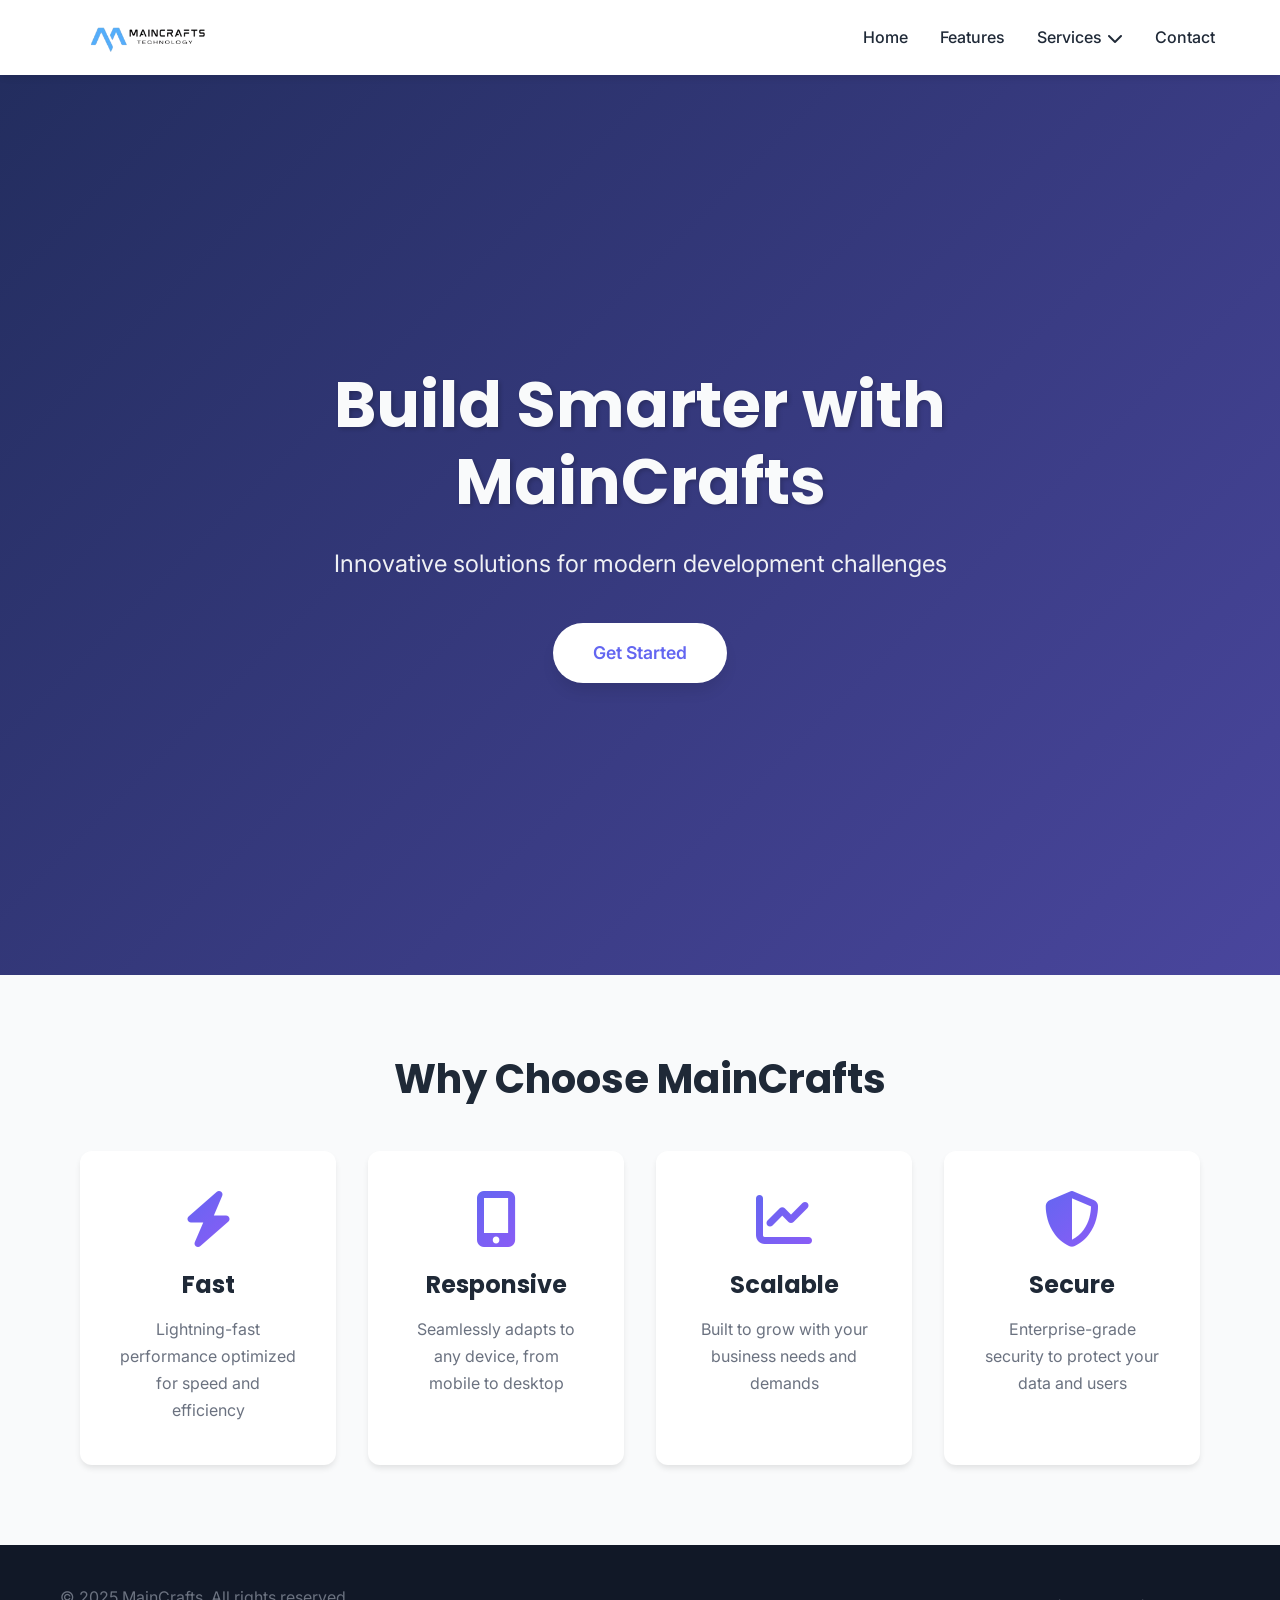
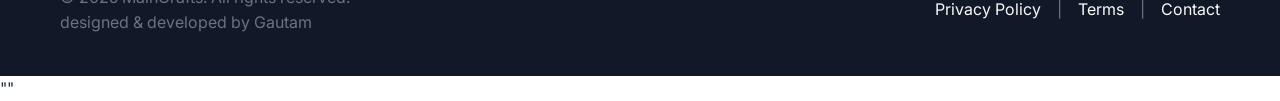
==== Maincraft task 1/index.html @ 73d74f58 "Add files via upload" ====
<!DOCTYPE html>
<html lang="en">
<head>
    <meta charset="UTF-8">
    <meta name="viewport" content="width=device-width, initial-scale=1.0">
    <meta name="description" content="MainCrafts - Build Smarter with innovative solutions for fast, responsive, and scalable development">
    <meta name="keywords" content="MainCrafts, web development, responsive design, scalable solutions">
    <title>MainCrafts - Build Smarter</title>
    <!-- Google Fonts -->
    <link rel="preconnect" href="https://fonts.googleapis.com">
    <link rel="preconnect" href="https://fonts.gstatic.com" crossorigin>
    <link href="https://fonts.googleapis.com/css2?family=Inter:wght@300;400;500;600;700&family=Poppins:wght@400;500;600;700;800&display=swap" rel="stylesheet">
    <!-- FontAwesome -->
    <link rel="stylesheet" href="https://cdnjs.cloudflare.com/ajax/libs/font-awesome/6.5.1/css/all.min.css" integrity="sha512-DTOQO9RWCH3ppGqcWaEA1BIZOC6xxalwEsw9c2QQeAIftl+Vegovlnee1c9QX4TctnWMn13TZye+giMm8e2LwA==" crossorigin="anonymous" referrerpolicy="no-referrer" />
    <!-- Stylesheet -->
    <link rel="stylesheet" href="css/styles.css">
</head>
<body>
    <!-- Header -->
    <header id="header">
        <nav class="navbar">
            <div class="nav-brand">
                <a href="#home"><img src="logo.png" alt="MainCrafts Logo" class="logo"></a>
            </div>
            <ul class="nav-menu">
                <li class="nav-item"><a href="#home" class="nav-link">Home</a></li>
                <li class="nav-item"><a href="#features" class="nav-link">Features</a></li>
                <li class="nav-item dropdown">
                    <a href="#services" class="nav-link">Services <i class="fas fa-chevron-down"></i></a>
                    <ul class="dropdown-menu">
                        <li><a href="#web-dev">Web Development</a></li>
                        <li><a href="#mobile-apps">Mobile Apps</a></li>
                        <li><a href="#cloud-solutions">Cloud Solutions</a></li>
                    </ul>
                </li>
                <li class="nav-item"><a href="#contact" class="nav-link">Contact</a></li>
            </ul>
            <div class="hamburger">
                <span class="bar"></span>
                <span class="bar"></span>
                <span class="bar"></span>
            </div>
        </nav>
    </header>

    <!-- Main Content -->
    <main>
        <!-- Hero Section -->
        <section id="home" class="hero">
            <div class="hero-content">
                <h1>Build Smarter with MainCrafts</h1>
                <p class="hero-tagline">Innovative solutions for modern development challenges</p>
                <a href="#contact" class="cta-button">Get Started</a>
        
            </div>
        </section>
        <!-- Features Section -->
        <section id="features" class="features">
            <div class="container">
                <h2 class="section-title">Why Choose MainCrafts</h2>
                <div class="features-grid">
                    <div class="feature-card">
                        <i class="fas fa-bolt feature-icon"></i>
                        <h3>Fast</h3>
                        <p>Lightning-fast performance optimized for speed and efficiency</p>
                    </div>
                    <div class="feature-card">
                        <i class="fas fa-mobile-alt feature-icon"></i>
                        <h3>Responsive</h3>
                        <p>Seamlessly adapts to any device, from mobile to desktop</p>
                    </div>
                    <div class="feature-card">
                        <i class="fas fa-chart-line feature-icon"></i>
                        <h3>Scalable</h3>
                        <p>Built to grow with your business needs and demands</p>
                    </div>
                    <div class="feature-card">
                        <i class="fas fa-shield-alt feature-icon"></i>
                        <h3>Secure</h3>
                        <p>Enterprise-grade security to protect your data and users</p>
                    </div>
                </div>
            </div>
        </section>
    </main>

    <!-- Footer -->
    <footer id="footer">
        <div class="footer-content">
            <p class="copyright">&copy; 2025 MainCrafts. All rights reserved.<br>
                designed & developed by Gautam
            </p>
            <div class="footer-links">
                <a href="#privacy">Privacy Policy</a>
                <span class="separator">|</span>
                <a href="#terms">Terms</a>
                <span class="separator">|</span>
                <a href="#contact">Contact</a>
            </div>
        </div>
    </footer>
    <!-- JavaScript -->
    <script src="js/main.js"></script>
</body>
</html>
""
---- Maincraft task 1/css/styles.css ----
/* CSS Reset and Base Styles */
* {
    margin: 0;
    padding: 0;
    box-sizing: border-box;
}

/* CSS Custom Properties */
:root {
    /* Colors - Modern palette from Coolors */
    --primary-color: #6366f1;
    --secondary-color: #8b5cf6;
    --accent-color: #ec4899;
    --text-dark: #1f2937;
    --text-light: #f9fafb;
    --text-gray: #6b7280;
    --bg-light: #ffffff;
    --bg-dark: #111827;
    --card-bg: #ffffff;

    /* Fonts */
    --font-heading: 'Poppins', sans-serif;
    --font-body: 'Inter', sans-serif;

    /* Transitions */
    --transition-speed: 0.3s;

    /* Shadows */
    --shadow-sm: 0 1px 2px 0 rgba(0, 0, 0, 0.05);
    --shadow-md: 0 4px 6px -1px rgba(0, 0, 0, 0.1);
    --shadow-lg: 0 10px 15px -3px rgba(0, 0, 0, 0.1);
    --shadow-xl: 0 20px 25px -5px rgba(0, 0, 0, 0.1);
}

body {
    font-family: var(--font-body);
    color: var(--text-dark);
    line-height: 1.6;
    overflow-x: hidden;
}

html {
    scroll-behavior: smooth;
}

/* Container */
.container {
    max-width: 1200px;
    margin: 0 auto;
    padding: 0 20px;
}

/* Typography */
h1,
h2,
h3,
h4,
h5,
h6 {
    font-family: var(--font-heading);
    font-weight: 700;
    line-height: 1.2;
}

.section-title {
    text-align: center;
    font-size: 2.5rem;
    margin-bottom: 3rem;
    color: var(--text-dark);
}

a {
    text-decoration: none;
    color: inherit;
}

ul {
    list-style: none;
}

/* Header Styles */
#header {
    position: fixed;
    top: 0;
    left: 0;
    width: 100%;
    background: rgba(255, 255, 255, 0.95);
    backdrop-filter: blur(10px);
    box-shadow: var(--shadow-md);
    z-index: 1000;
}

.navbar {
    max-width: 1200px;
    margin: 0 auto;
    padding: 0 25px;
    display: flex;
    justify-content: space-between;
    align-items: center;
    height: 75px;
}

.nav-brand a {
    display: flex;
    align-items: center;
}

.logo {
    height: 50px;
    width: auto;
    padding: 5px 10px;
    transition: transform var(--transition-speed);
}

.logo:hover {
    transform: scale(1.05);
}

.nav-menu {
    display: flex;
    gap: 2rem;
    align-items: center;
}

.nav-link {
    font-weight: 500;
    transition: color var(--transition-speed);
    display: flex;
    align-items: center;
    gap: 0.3rem;
}

.nav-link:hover {
    color: var(--primary-color);
}

.dropdown {
    position: relative;
}

.dropdown-menu {
    position: absolute;
    top: 100%;
    left: 0;
    background: rgb(245, 241, 248);
    box-shadow: var(--shadow-lg);
    border-radius: 8px;
    padding: 0.5rem 0;
    min-width: 200px;
    opacity: 0;
    visibility: hidden;
    transform: translateY(-10px);
    transition: all var(--transition-speed);
}

.dropdown:hover .dropdown-menu {
    opacity: 1;
    visibility: visible;
    transform: translateY(0);
}

.dropdown-menu li {
    padding: 0.75rem 1.5rem;
    transition: background var(--transition-speed);
}

.dropdown-menu li:hover {
    background: #a2aedc;
}

.dropdown-menu a {
    display: block;
    color: var(--text-dark);
}

.hamburger {
    display: none;
    flex-direction: column;
    cursor: pointer;
    gap: 4px;
}

.hamburger .bar {
    width: 25px;
    height: 3px;
    background: var(--text-dark);
    border-radius: 3px;
    transition: all var(--transition-speed);
}

/* Hero Section */
.hero {
    min-height: 100vh;
    display: flex;
    align-items: center;
    justify-content: center;
    /* Background image */
    background-image: url('../background.jpg');
    background-size: cover;
    background-position: center;
    background-repeat: no-repeat;
    background-attachment: fixed;
    /* Fallback gradient if image doesn't load */
    background-color: #4164f2;
    position: relative;
    padding: 0 20px;
    margin-top: 75px;
}

.hero::before {
    content: '';
    position: absolute;
    top: 0;
    left: 0;
    right: 0;
    bottom: 0;
    /* Dark overlay to ensure text readability */
    background: linear-gradient(135deg, rgba(22, 22, 32, 0.7), rgba(77, 57, 121, 0.7));
}

.hero-content {
    position: relative;
    z-index: 1;
    text-align: center;
    color: var(--text-light);
    max-width: 800px;
}

.hero h1 {
    font-size: 4rem;
    margin-bottom: 1.5rem;
    text-shadow: 2px 2px 4px rgba(0, 0, 0, 0.2);
}

.hero-tagline {
    font-size: 1.5rem;
    margin-bottom: 2.5rem;
    opacity: 0.95;
}

.cta-button {
    display: inline-block;
    padding: 1rem 2.5rem;
    background: rgb(255, 255, 255);
    color: var(--primary-color);
    font-weight: 600;
    font-size: 1.1rem;
    border-radius: 50px;
    transition: all var(--transition-speed);
    box-shadow: var(--shadow-lg);
}

.cta-button:hover {
    transform: translateY(-3px) scale(1.05);
    box-shadow: var(--shadow-xl);
}

/* Features Section */
.features {
    padding: 5rem 0;
    background: #f9fafb;
}

.features-grid {
    display: grid;
    grid-template-columns: repeat(auto-fit, minmax(250px, 1fr));
    gap: 2rem;
    max-width: 1200px;
    margin: 0 auto;
    padding: 0 20px;
}

.feature-card {
    background: var(--card-bg);
    padding: 2.5rem;
    border-radius: 12px;
    text-align: center;
    box-shadow: var(--shadow-md);
    transition: all var(--transition-speed);
}

.feature-card:hover {
    transform: translateY(-10px) scale(1.05);
    box-shadow: var(--shadow-xl);
}

.feature-icon {
    font-size: 3.5rem;
    background: linear-gradient(135deg, var(--primary-color), var(--secondary-color));
    -webkit-background-clip: text;
    -webkit-text-fill-color: transparent;
    background-clip: text;
    margin-bottom: 1.5rem;
    transition: transform var(--transition-speed);
}

.feature-card:hover .feature-icon {
    transform: rotate(10deg) scale(1.1);
}

.feature-card h3 {
    font-size: 1.5rem;
    margin-bottom: 1rem;
    color: var(--text-dark);
}

.feature-card p {
    color: var(--text-gray);
    line-height: 1.7;
}

/* Footer */
#footer {
    background: var(--bg-dark);
    color: var(--text-light);
    padding: 2.5rem 0;
}

.footer-content {
    max-width: 1200px;
    margin: 0 auto;
    padding: 0 20px;
    display: flex;
    justify-content: space-between;
    align-items: center;
    flex-wrap: wrap;
    gap: 1rem;
}

.copyright {
    color: var(--text-gray);
}

.footer-links {
    display: flex;
    gap: 1rem;
    align-items: center;
}

.footer-links a {
    color: var(--text-light);
    transition: color var(--transition-speed);
}

.footer-links a:hover {
    color: var(--primary-color);
}

.separator {
    color: var(--text-gray);
}

/* Responsive Design - Mobile First */
@media (max-width: 768px) {
    .hamburger {
        display: flex;
    }

    .nav-menu {
        position: fixed;
        left: -100%;
        top: 75px;
        flex-direction: column;
        background: white;
        width: 100%;
        text-align: center;
        transition: left var(--transition-speed);
        box-shadow: var(--shadow-lg);
        padding: 2rem 0;
    }

    .nav-menu.active {
        left: 0;
    }

    .dropdown-menu {
        position: static;
        opacity: 1;
        visibility: visible;
        transform: none;
        box-shadow: none;
        margin-top: 0.5rem;
    }

    .hero h1 {
        font-size: 2.5rem;
    }

    .hero-tagline {
        font-size: 1.1rem;
    }

    .section-title {
        font-size: 2rem;
    }

    .features-grid {
        grid-template-columns: 1fr;
    }

    .footer-content {
        flex-direction: column;
        text-align: center;
    }
}

@media (min-width: 769px) and (max-width: 1023px) {
    .hero h1 {
        font-size: 3.5rem;
    }

    .features-grid {
        grid-template-columns: repeat(2, 1fr);
    }
}
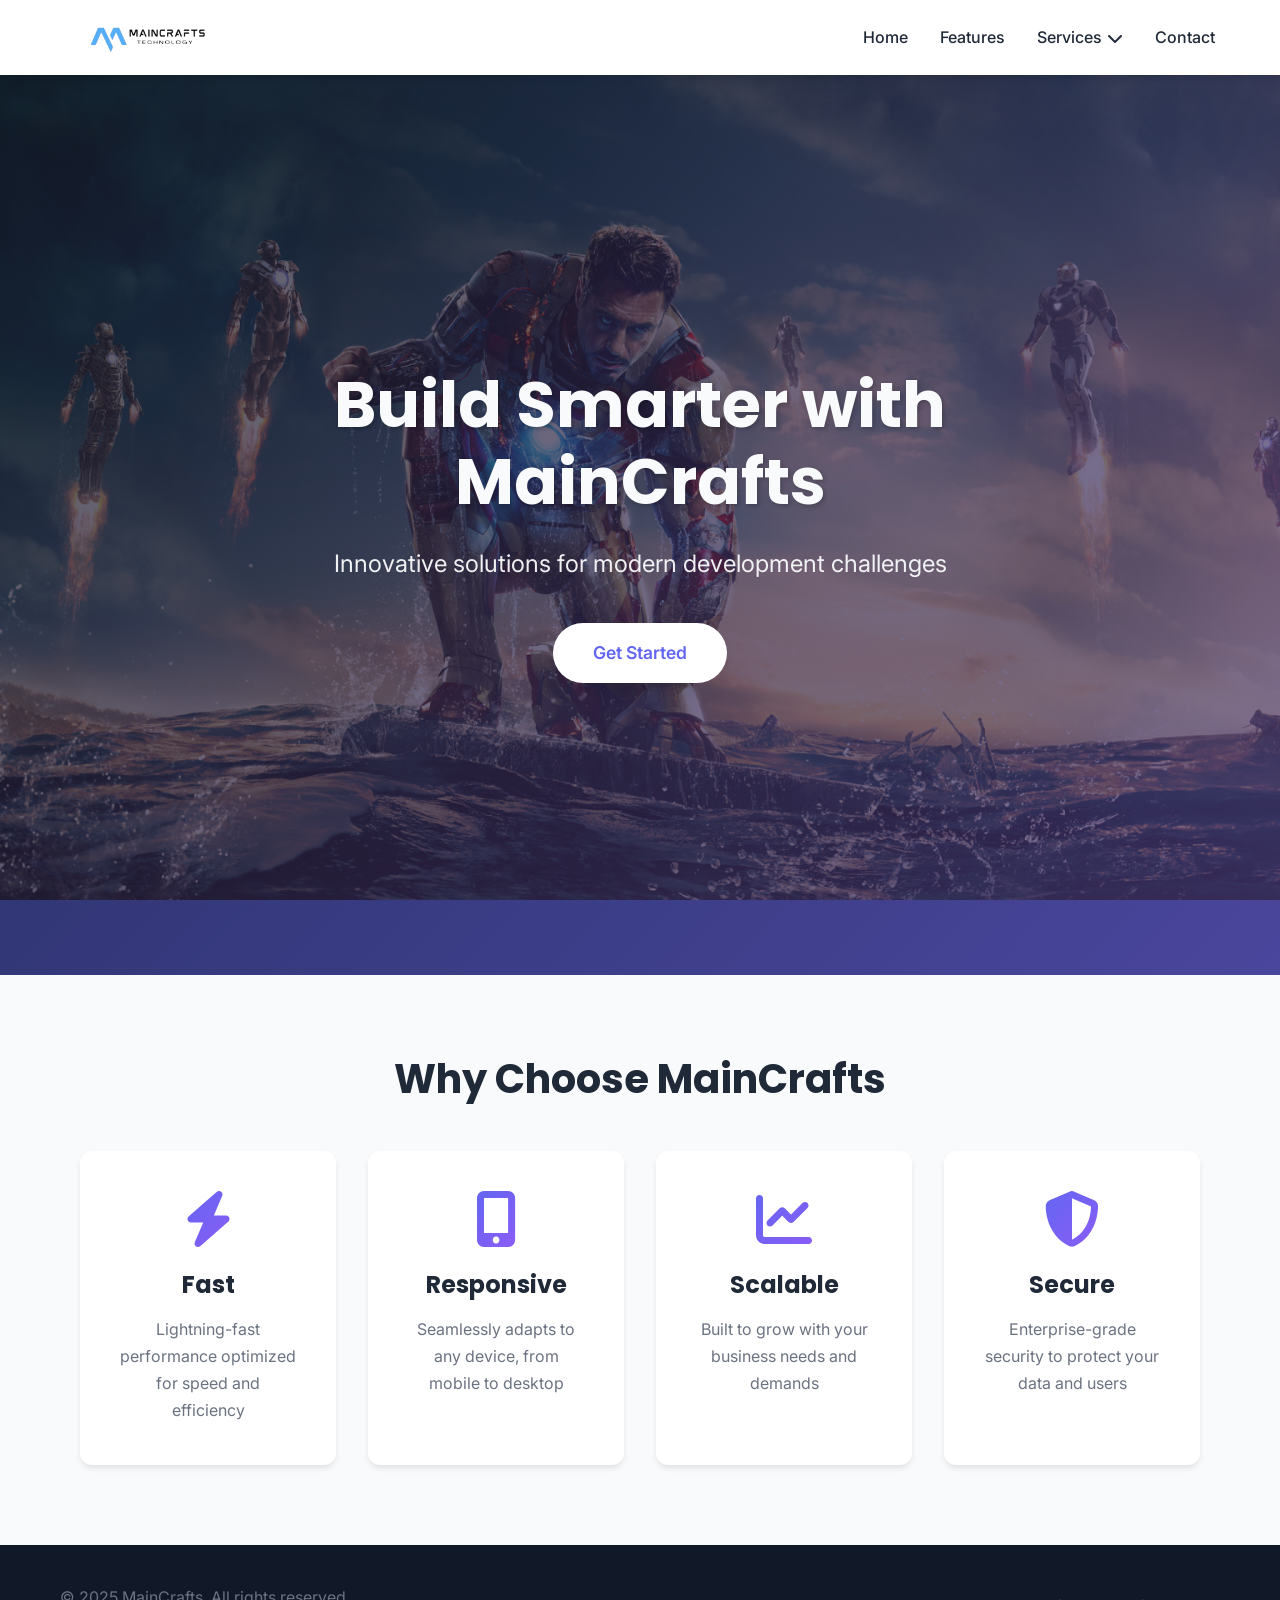
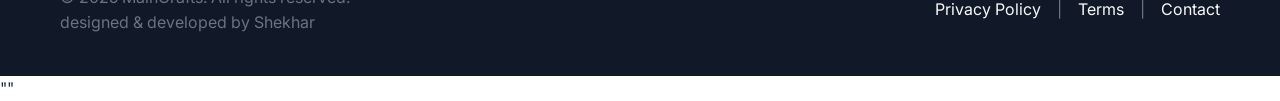
==== commit 903254e5: "Add files via upload" ====
--- a/Maincraft task 1/index.html
+++ b/Maincraft task 1/index.html
@@ -88,7 +88,7 @@
     <footer id="footer">
         <div class="footer-content">
             <p class="copyright">&copy; 2025 MainCrafts. All rights reserved.<br>
-                designed & developed by Gautam
+                designed & developed by Shekhar
             </p>
             <div class="footer-links">
                 <a href="#privacy">Privacy Policy</a>
--- a/Maincraft task 1/css/styles.css
+++ b/Maincraft task 1/css/styles.css
@@ -195,7 +195,7 @@
     align-items: center;
     justify-content: center;
     /* Background image */
-    background-image: url('../background.jpg');
+    background-image: url('../marvel-cinematic-background (6).jpg');
     background-size: cover;
     background-position: center;
     background-repeat: no-repeat;
